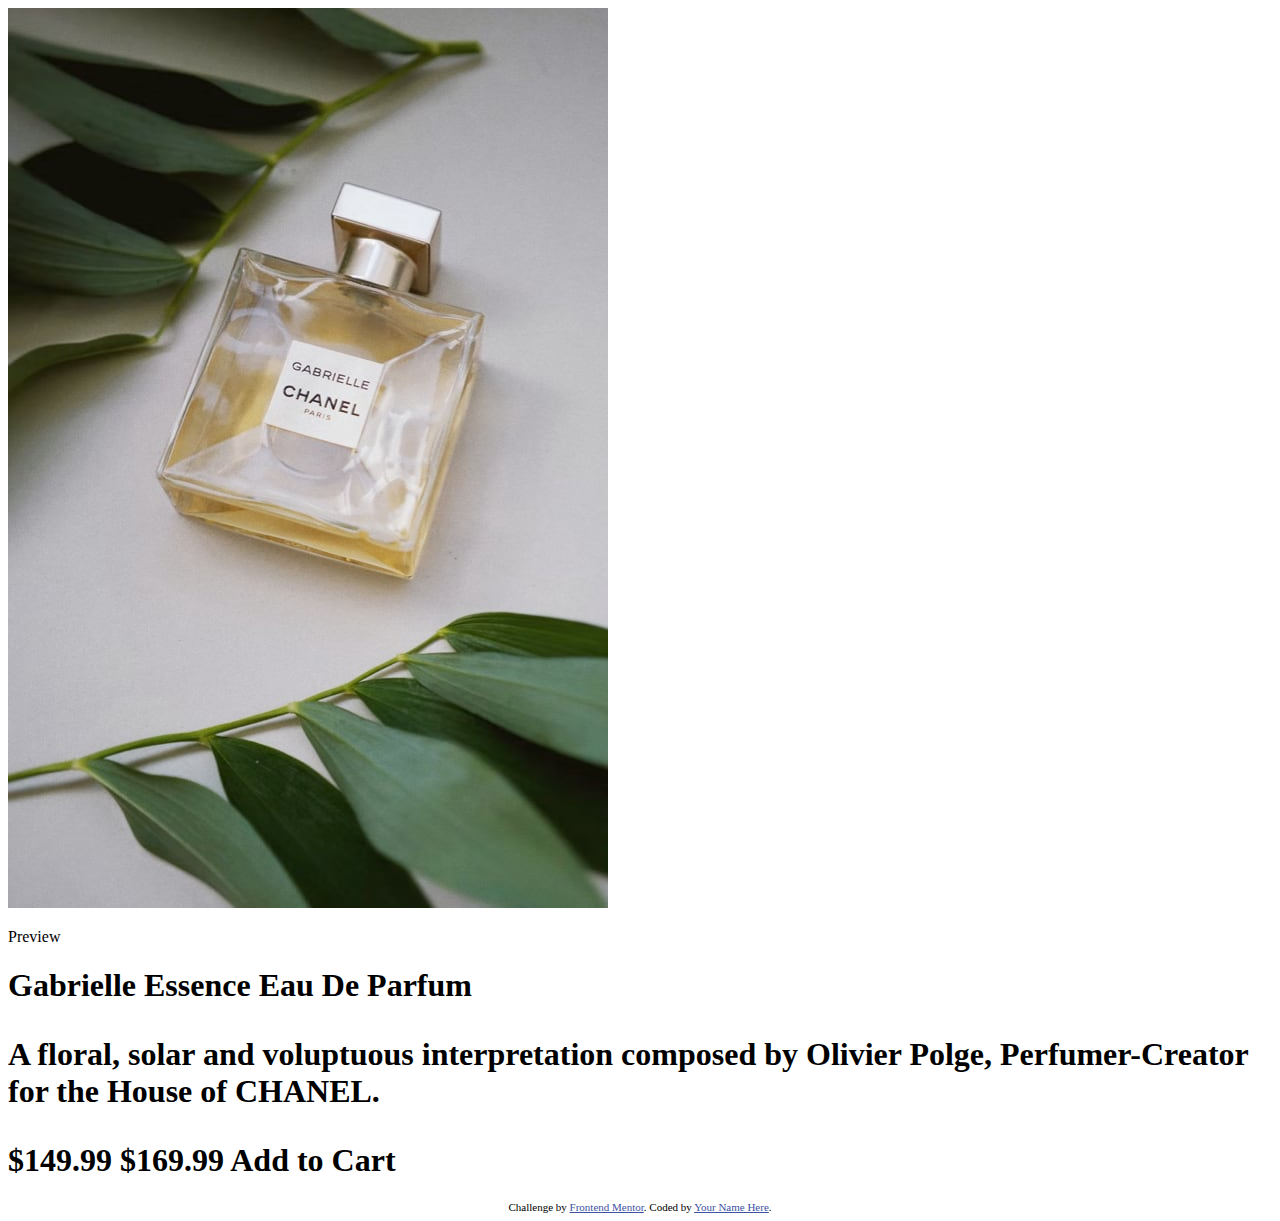
==== product-preview-card-component-main 2/index.html @ 22ca692c "First commit" ====
<!DOCTYPE html>
<html lang="en">
<head>
  <meta charset="UTF-8">
  <meta name="viewport" content="width=device-width, initial-scale=1.0"> <!-- displays site properly based on user's device -->

  <link rel="icon" type="image/png" sizes="32x32" href="./images/favicon-32x32.png">

  <title>Frontend Mentor | Product preview card component</title>

  <!-- Feel free to remove these styles or customise in your own stylesheet 👍 -->
  <style>
    .attribution { font-size: 11px; text-align: center; }
    .attribution a { color: hsl(228, 45%, 44%); }
  </style>
</head>
<body>
<article>
  <div class="img-container">
    <img src="./images/image-product-desktop.jpg" alt="Gabrielle CHANEL perfume">
  </div>
  <div class="text-container">
  <p>Preview</p>

  <h1>Gabrielle Essence Eau De Parfum<h1>

  <p>A floral, solar and voluptuous interpretation composed by Olivier Polge,
  Perfumer-Creator for the House of CHANEL.</p>

  $149.99
  $169.99

  Add to Cart
 </div>
 </article>
  <div class="attribution">
    Challenge by <a href="https://www.frontendmentor.io?ref=challenge" target="_blank">Frontend Mentor</a>.
    Coded by <a href="#">Your Name Here</a>.
  </div>
</body>
</html>
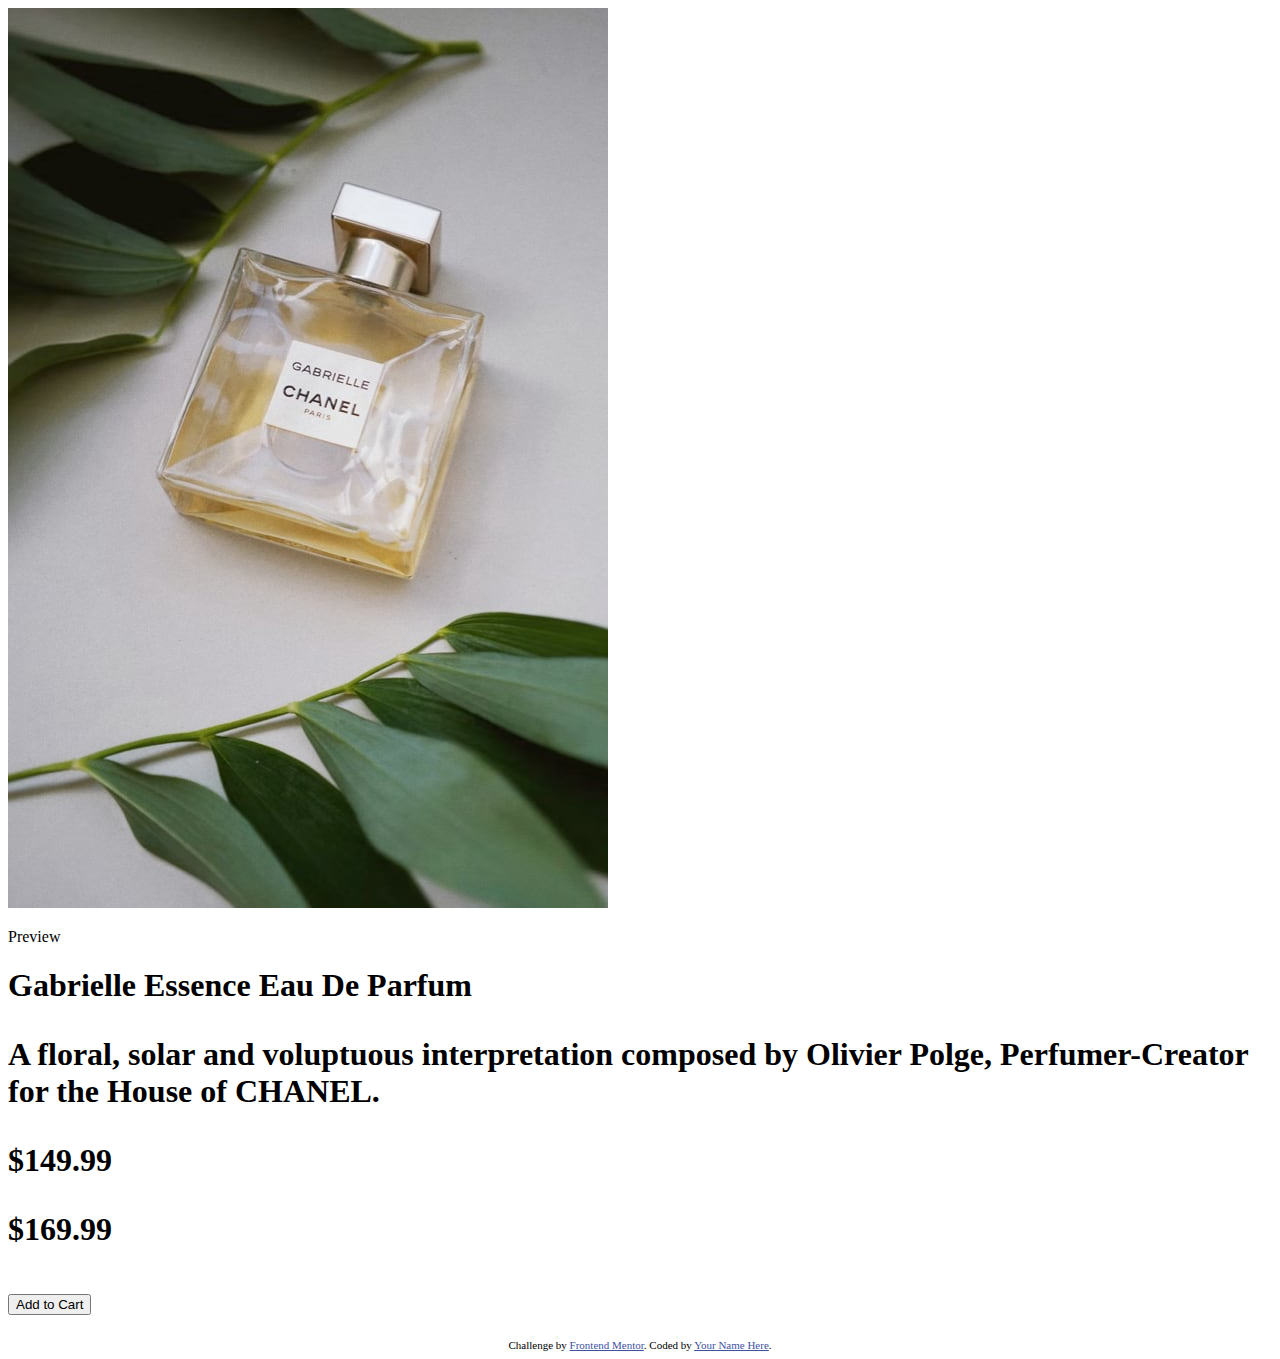
==== commit f7c17b4a: "Add HTML markup" ====
--- a/product-preview-card-component-main 2/index.html
+++ b/product-preview-card-component-main 2/index.html
@@ -27,10 +27,11 @@
   <p>A floral, solar and voluptuous interpretation composed by Olivier Polge,
   Perfumer-Creator for the House of CHANEL.</p>
 
-  $149.99
-  $169.99
+  <p>$149.99</p>
+  <p>$169.99</p>
 
-  Add to Cart
+  <button>Add to Cart</button>
+
  </div>
  </article>
   <div class="attribution">
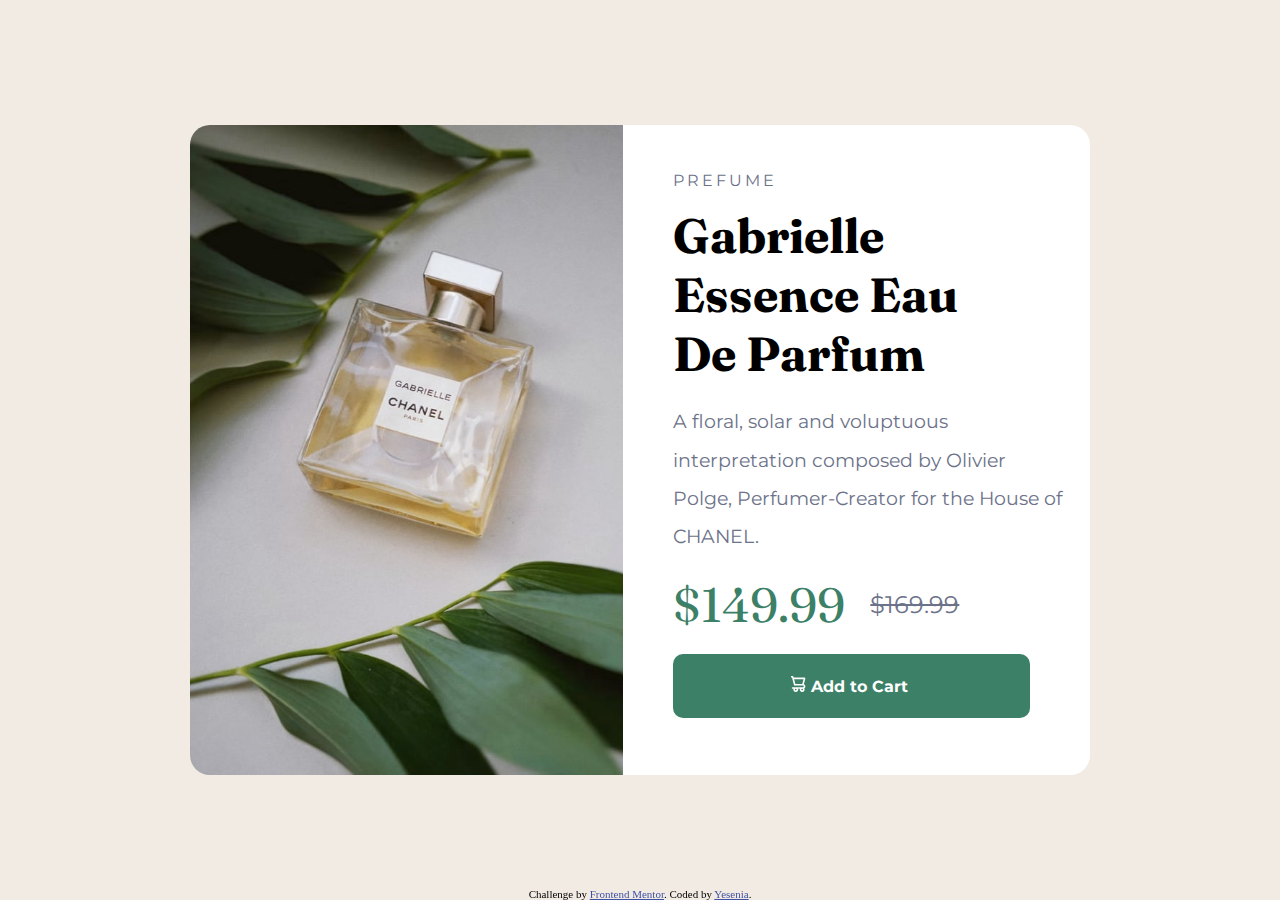
==== commit afca1a46: "final product" ====
--- a/product-preview-card-component-main 2/index.html
+++ b/product-preview-card-component-main 2/index.html
@@ -3,9 +3,11 @@
 <head>
   <meta charset="UTF-8">
   <meta name="viewport" content="width=device-width, initial-scale=1.0"> <!-- displays site properly based on user's device -->
-
+  <link rel="preconnect" href="https://fonts.googleapis.com">
+  <link rel="preconnect" href="https://fonts.gstatic.com" crossorigin>
+  <link href="https://fonts.googleapis.com/css2?family=Fraunces:opsz,wght@9..144,700&family=Montserrat:wght@500;700&display=swap" rel="stylesheet">
   <link rel="icon" type="image/png" sizes="32x32" href="./images/favicon-32x32.png">
-
+  <link rel="stylesheet" href="styles.css">
   <title>Frontend Mentor | Product preview card component</title>
 
   <!-- Feel free to remove these styles or customise in your own stylesheet 👍 -->
@@ -17,26 +19,28 @@
 <body>
 <article>
   <div class="img-container">
-    <img src="./images/image-product-desktop.jpg" alt="Gabrielle CHANEL perfume">
+    <img class="img1" src="./images/image-product-desktop.jpg" alt="Gabrielle CHANEL perfume">
+    <img class="img2" src="./images/image-product-mobile.jpg" alt="Gabrielle CHANEL perfume">
   </div>
   <div class="text-container">
-  <p>Preview</p>
+  <p class="pre">Prefume</p>
 
-  <h1>Gabrielle Essence Eau De Parfum<h1>
+  <h1>Gabrielle Essence Eau De Parfum</h1>
 
-  <p>A floral, solar and voluptuous interpretation composed by Olivier Polge,
+  <p class="item-desc">A floral, solar and voluptuous interpretation composed by Olivier Polge,
   Perfumer-Creator for the House of CHANEL.</p>
-
-  <p>$149.99</p>
-  <p>$169.99</p>
-
-  <button>Add to Cart</button>
+  <div class="price-container">
+  <p class="price sales-price">$149.99</p>
+  <p class="price original-price">$169.99</p>
+  </div>
+  <button><svg width="15" height="16" xmlns="http://www.w3.org/2000/svg"><path d="M14.383 10.388a2.397 2.397 0 0 0-1.518-2.222l1.494-5.593a.8.8 0 0 0-.144-.695.8.8 0 0 0-.631-.28H2.637L2.373.591A.8.8 0 0 0 1.598 0H0v1.598h.983l1.982 7.4a.8.8 0 0 0 .799.59h8.222a.8.8 0 0 1 0 1.599H1.598a.8.8 0 1 0 0 1.598h.943a2.397 2.397 0 1 0 4.507 0h1.885a2.397 2.397 0 1 0 4.331-.376 2.397 2.397 0 0 0 1.12-2.021ZM11.26 7.99H4.395L3.068 3.196h9.477L11.26 7.991Zm-6.465 6.392a.8.8 0 1 1 0-1.598.8.8 0 0 1 0 1.598Zm6.393 0a.8.8 0 1 1 0-1.598.8.8 0 0 1 0 1.598Z" fill="#FFF"/></svg>
+    Add to Cart</button>
 
  </div>
  </article>
   <div class="attribution">
     Challenge by <a href="https://www.frontendmentor.io?ref=challenge" target="_blank">Frontend Mentor</a>.
-    Coded by <a href="#">Your Name Here</a>.
+    Coded by <a href="#">Yesenia</a>.
   </div>
 </body>
 </html>
--- a/product-preview-card-component-main 2/styles.css
+++ b/product-preview-card-component-main 2/styles.css
@@ -0,0 +1,133 @@
+body{
+background-color: hsl(30, 38%, 92%);
+height: 100vh;
+width: 100vw;
+margin: 0;
+padding: 0;
+display: flex;
+flex-direction: column;
+}
+article{
+    display: flex;
+    max-width: 900px;
+    margin: auto auto;
+    max-height: 650px;
+    border-radius: 30px;
+    font-family: 'Montserrat', sans-serif;
+
+}
+
+.img1{
+    height: 650px;
+    border-radius: 20px 0 0 20px;
+}
+.img2{
+    display: none;
+}
+.text-container{
+    background-color: hsl(0, 0%, 100%);
+    border-radius: 0 20px 20px 0;
+    padding: 30px 20px 30px 50px;
+    text-align: left;
+}
+h1{
+    font-family: 'Fraunces', serif;
+    font-weight: 700;
+    font-size: 3rem;
+    width: 80%;
+    margin: 1rem 0;
+
+}
+.pre{
+    color: hsl(228, 12%, 48%);
+    text-transform: uppercase;
+    letter-spacing: 3px;
+}
+.item-desc{
+    font-size: 1.2rem;
+    line-height: 2;
+    color: hsl(228, 12%, 48%);
+}
+.price-container{
+    display: flex;
+    /* justify-content: space-between; */
+    align-items: center;
+}
+.price{
+    margin: 0;
+}
+.sales-price{
+    font-size: 3rem;
+    font-family: 'Fraunces', serif;
+    color: hsl(158, 36%, 37%);
+}
+.original-price{
+    text-decoration: line-through;
+    font-size: 1.5rem;
+    color: hsl(228, 12%, 48%);
+    padding-left: 25px;
+}
+
+button{
+    padding-right: 10px;
+    width: 90%;
+    height: 4rem;
+    font-size: 1rem;
+    color: hsl(0, 0%, 100%);
+    background-color: hsl(158, 36%, 37%);
+    border-radius: 10px;
+    margin-top: 20px;
+    font-family: inherit;
+    font-weight: 700;
+    border: none;
+}
+.attribution{
+    margin-top: 100px;
+    position: fixed;
+    bottom: 0;
+    width: 100%;
+}
+
+@media screen and (max-width: 1000px){
+    article{
+        margin-top: 20%;
+        flex-direction: column;
+        max-width: 90vw;
+    }
+    .img1{
+        display: none;
+    }
+    .img2{
+        display: block;
+        width: 100%;
+        border-radius: 20px 20px 0 0 ;
+    }
+    .text-container{
+        border-radius: 0 0 20px 20px;
+        padding: 20px;
+    }
+    h1{
+     font-size: 2rem;
+     width: 100%;
+    }
+    .item-desc, .original-price{
+        font-size: 1rem;
+    }
+    .sales-price{
+        font-size: 2rem;
+    }
+    button{
+
+        width: 90%;
+        margin-left: 50%;
+        transform: translateX(-50%);
+        margin-top: 30px;
+    }
+}
+/*
+@media screen and (max-width: 900px){
+    button{
+     width: 100%;
+     height: 3.5rem;
+    }
+} */
